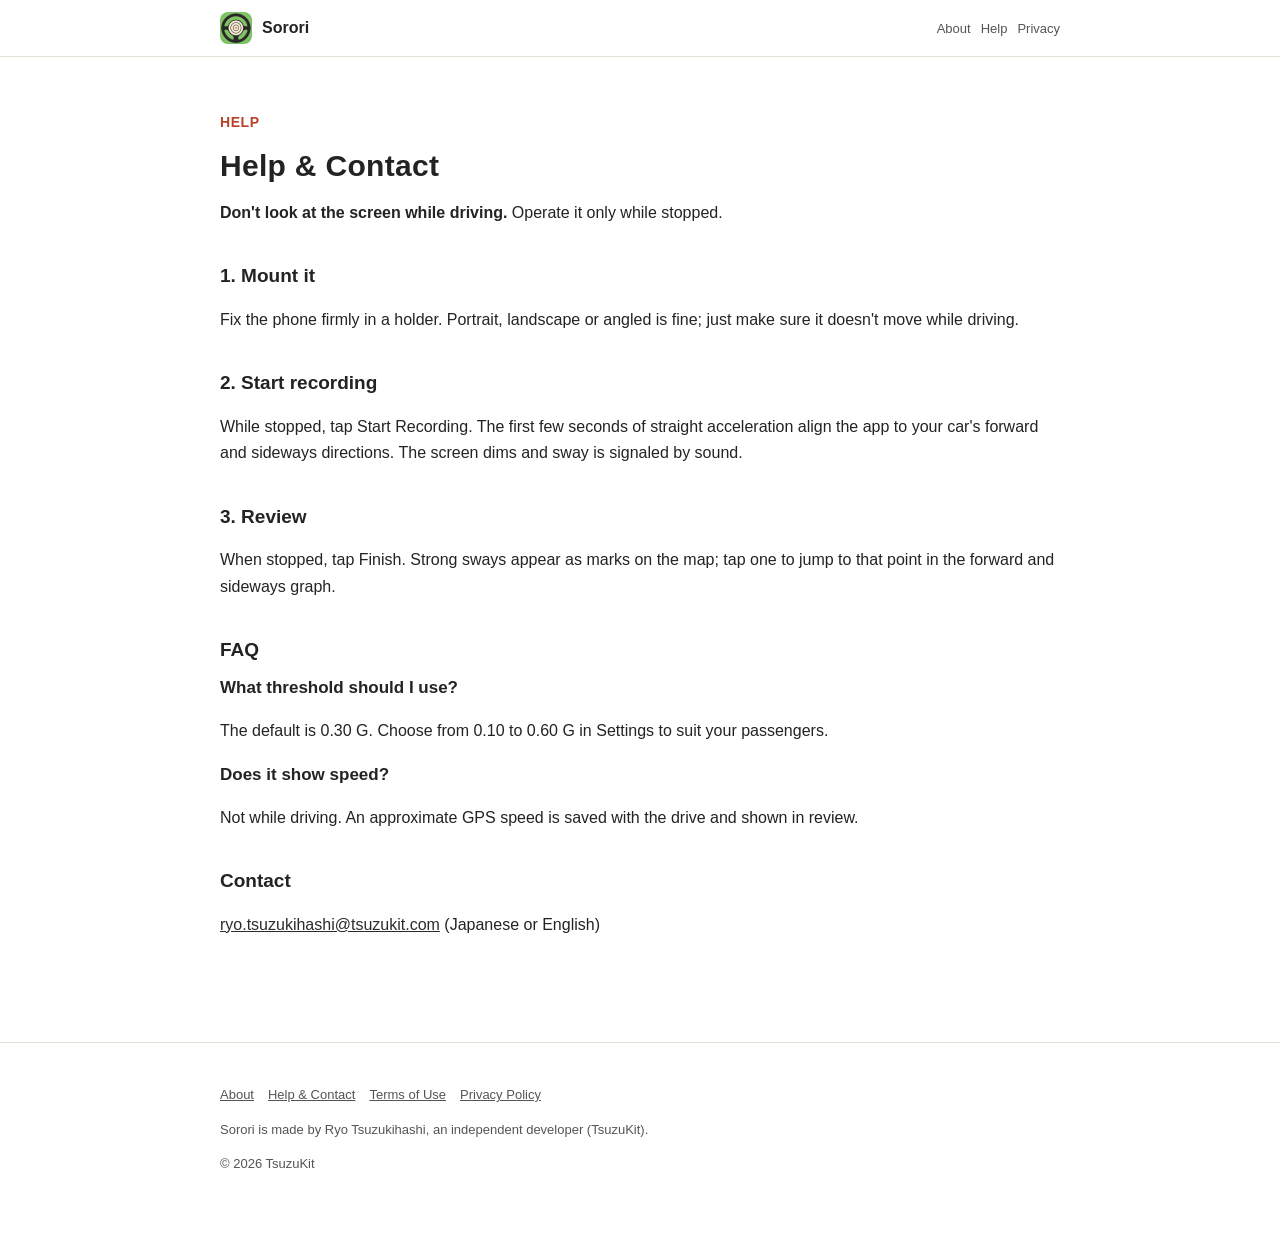
==== support.html @ 4a5e9e87 "Sorori のサイトを出す" ====
<!DOCTYPE html>
<html lang="ja" data-title-ja="使い方とお問い合わせ - そろり" data-title-en="Help &amp; Contact - Sorori">
<head>
<meta charset="UTF-8">
<meta name="viewport" content="width=device-width, initial-scale=1">
<script>(function(){var l=navigator.languages&&navigator.languages.length?navigator.languages:[navigator.language||"ja"],p="en";for(var i=0;i<l.length;i++){var c=String(l[i]).toLowerCase();if(c.indexOf("ja")===0){p="ja";break}if(c.indexOf("en")===0){p="en";break}}var d=document.documentElement;d.lang=p;var t=d.getAttribute("data-title-"+p);if(t){document.title=t}})();</script>
<title>使い方とお問い合わせ - そろり</title>
<meta name="description" content="そろりの使い方（取り付け・記録・音・振り返り・しきい）とよくあるご質問、お問い合わせ。 / How to use Sorori (mounting, recording, sound, review, thresholds), FAQ and contact.">
<meta property="og:title" content="使い方とお問い合わせ - そろり">
<meta property="og:description" content="そろりの使い方（取り付け・記録・音・振り返り・しきい）とよくあるご質問、お問い合わせ。">
<meta property="og:type" content="website">
<meta property="og:url" content="https://sorori.tsuzukit.com/support.html">
<meta property="og:image" content="https://sorori.tsuzukit.com/assets/og.jpg">
<link rel="icon" href="assets/icon.png">
<link rel="apple-touch-icon" href="assets/icon.png">
<link rel="stylesheet" href="style.css">
</head>
<body>
<div data-l="ja" lang="ja">
<header class="site"><div class="wrap">
<a class="brand" href="./"><img src="assets/icon.png" alt="" width="32" height="32">そろり</a>
<nav class="site"><a href="./">紹介</a><a href="support.html">使い方</a><a href="privacy.html">プライバシー</a></nav>
</div></header>
<main class="wrap">
<article class="doc">
<p class="eyebrow">HELP</p>
<h1>使い方とお問い合わせ</h1>
<p><strong>運転中は画面を見ないでください。</strong>操作は止まっているときに。</p>
<h2>1. 取り付ける</h2>
<p>ホルダーにしっかり付けます。縦でも横でも、斜めでもかまいません。走行中に動かないようにしてください。</p>
<h2>2. 記録をはじめる</h2>
<p>止まっているときに［記録をはじめる］。走り出しのまっすぐな加速の数秒で、車の前後と左右に向きを合わせます。画面は暗くなり、揺れは音で知らせます。</p>
<h2>3. 振り返る</h2>
<p>止まったら［おわる］。強い揺れの回が地図に印で出ます。押すと、その場所の前後と左右の揺れの線へ。</p>
<h2>よくあるご質問</h2>
<h3>しきいはどれくらいがよいですか</h3>
<p>既定は 0.30 G です。同乗する人に合わせて、設定で 0.10〜0.60 G から選べます。</p>
<h3>速度は出ますか</h3>
<p>走っているあいだは出しません。記録に GPS の速度の目安を残し、振り返りで見られます。</p>
<h2>お問い合わせ</h2>
<p><a href="mailto:ryo.tsuzukihashi@tsuzukit.com">ryo.tsuzukihashi@tsuzukit.com</a>（日本語・英語）</p>
</article>
</main>
<footer class="site"><div class="wrap">
<p><a href="./">紹介</a><a href="support.html">使い方とお問い合わせ</a><a href="terms.html">利用規約</a><a href="privacy.html">プライバシーポリシー</a></p>
<p>そろりは、個人開発者の續橋涼（TsuzuKit）が作っているアプリです。</p>
<p>© 2026 TsuzuKit</p>
</div></footer>
</div>
<div data-l="en" lang="en">
<header class="site"><div class="wrap">
<a class="brand" href="./"><img src="assets/icon.png" alt="" width="32" height="32">Sorori</a>
<nav class="site"><a href="./">About</a><a href="support.html">Help</a><a href="privacy.html">Privacy</a></nav>
</div></header>
<main class="wrap">
<article class="doc">
<p class="eyebrow">HELP</p>
<h1>Help &amp; Contact</h1>
<p><strong>Don't look at the screen while driving.</strong> Operate it only while stopped.</p>
<h2>1. Mount it</h2>
<p>Fix the phone firmly in a holder. Portrait, landscape or angled is fine; just make sure it doesn't move while driving.</p>
<h2>2. Start recording</h2>
<p>While stopped, tap Start Recording. The first few seconds of straight acceleration align the app to your car's forward and sideways directions. The screen dims and sway is signaled by sound.</p>
<h2>3. Review</h2>
<p>When stopped, tap Finish. Strong sways appear as marks on the map; tap one to jump to that point in the forward and sideways graph.</p>
<h2>FAQ</h2>
<h3>What threshold should I use?</h3>
<p>The default is 0.30 G. Choose from 0.10 to 0.60 G in Settings to suit your passengers.</p>
<h3>Does it show speed?</h3>
<p>Not while driving. An approximate GPS speed is saved with the drive and shown in review.</p>
<h2>Contact</h2>
<p><a href="mailto:ryo.tsuzukihashi@tsuzukit.com">ryo.tsuzukihashi@tsuzukit.com</a> (Japanese or English)</p>
</article>
</main>
<footer class="site"><div class="wrap">
<p><a href="./">About</a><a href="support.html">Help & Contact</a><a href="terms.html">Terms of Use</a><a href="privacy.html">Privacy Policy</a></p>
<p>Sorori is made by Ryo Tsuzukihashi, an independent developer (TsuzuKit).</p>
<p>© 2026 TsuzuKit</p>
</div></footer>
</div>
</body>
</html>
---- style.css ----
/* そろり — 白い地・墨の文字・朱の差し色（白の上で 4.5:1 以上） */
:root {
  --paper: #ffffff; --card: #fbf7ee; --ink: #232323; --sub: #555555; --line: #e6e1d6;
  --vermilion: #b8432a; --vermilion-soft: #fbe7e1; --navy: #2b2b2b; --correct: #3f7a33;
}
@media (prefers-color-scheme: dark) {
  :root { --paper: #121418; --card: #1b1e24; --ink: #eef0f4; --sub: #b4b9c4; --line: #2a2f38;
    --vermilion: #ffd45c; --vermilion-soft: #2a2618; --navy: #ffd45c; --correct: #9fd08c; }
}
* { box-sizing: border-box; }
html { -webkit-text-size-adjust: 100%; }
body { margin: 0; background: var(--paper); color: var(--ink); line-height: 1.8;
  font-family: -apple-system, BlinkMacSystemFont, "Hiragino Sans", "Hiragino Kaku Gothic ProN", "Noto Sans JP", sans-serif; }
a { color: var(--navy); }
.wrap { max-width: 880px; margin: 0 auto; padding: 0 20px; }
header.site { border-bottom: 1px solid var(--line); background: var(--paper); position: sticky; top: 0; z-index: 5; }
header.site .wrap { display: flex; align-items: center; gap: 16px; min-height: 56px; }
.brand { display: flex; align-items: center; gap: 10px; font-weight: 800; text-decoration: none; color: var(--ink); margin-right: auto; }
.brand img { width: 32px; height: 32px; border-radius: 8px; }
nav.site a { font-size: 14px; text-decoration: none; color: var(--sub); margin-left: 14px; white-space: nowrap; }
nav.site a:hover { color: var(--ink); }
.hero { padding: 56px 0 40px; display: grid; gap: 32px; align-items: center; }
@media (min-width: 760px) { .hero { grid-template-columns: 1.1fr 0.9fr; } }
.eyebrow { color: var(--vermilion); font-weight: 700; font-size: 14px; letter-spacing: 0.04em; }
h1 { font-size: clamp(30px, 6vw, 46px); line-height: 1.35; margin: 8px 0 16px; letter-spacing: 0.01em; }
h2 { font-size: 24px; margin: 56px 0 16px; line-height: 1.5; }
h3 { font-size: 17px; margin: 0 0 6px; }
.lead { font-size: 17px; color: var(--sub); }
.cta { display: inline-block; margin-top: 20px; background: var(--vermilion); color: #ffffff; font-weight: 700; text-decoration: none;
  padding: 14px 26px; border-radius: 16px; }
.note { font-size: 13px; color: var(--sub); }
.hero img { width: 100%; max-width: 320px; height: auto; justify-self: center; }
.grid { display: grid; gap: 14px; }
@media (min-width: 700px) { .grid.two { grid-template-columns: 1fr 1fr; } .grid.three { grid-template-columns: repeat(3, 1fr); } }
.card { background: var(--card); border: 1px solid var(--line); border-radius: 18px; padding: 20px; }
.card.em { background: var(--vermilion-soft); border-color: transparent; }
.steps { counter-reset: step; }
.steps .card { position: relative; padding-left: 62px; }
.steps .card::before { counter-increment: step; content: counter(step); position: absolute; left: 18px; top: 18px; width: 32px; height: 32px;
  border-radius: 50%; border: 2.5px solid var(--vermilion); color: var(--vermilion); font-weight: 800; display: grid; place-items: center; }
table { width: 100%; border-collapse: collapse; background: var(--card); border: 1px solid var(--line); border-radius: 14px; overflow: hidden; }
th, td { text-align: left; padding: 12px 14px; border-bottom: 1px solid var(--line); vertical-align: top; font-size: 15px; }
th { width: 34%; color: var(--sub); font-weight: 600; }
tr:last-child th, tr:last-child td { border-bottom: none; }
.doc { padding: 40px 0 24px; }
.doc h1 { font-size: 30px; }
.doc h2 { font-size: 19px; margin: 36px 0 10px; }
.doc .meta { color: var(--sub); font-size: 14px; }
.doc .summary { background: var(--vermilion-soft); border-radius: 16px; padding: 18px 20px; margin: 20px 0; }
details { background: var(--card); border: 1px solid var(--line); border-radius: 14px; padding: 14px 18px; }
details + details { margin-top: 10px; }
summary { font-weight: 700; cursor: pointer; }
footer.site { border-top: 1px solid var(--line); margin-top: 64px; padding: 28px 0 48px; color: var(--sub); font-size: 13px; }
footer.site a { color: var(--sub); margin-right: 14px; }
.qid { font-family: ui-monospace, SFMono-Regular, Menlo, monospace; background: var(--card); border: 1px solid var(--line);
  border-radius: 8px; padding: 2px 8px; }
/* 端末の言語に合うほうだけ見せる（build.py が両方を1ページに入れる） */
html[lang="ja"] [data-l="en"], html[lang="en"] [data-l="ja"] { display: none; }
[lang="en"] { line-height: 1.65; }
[lang="en"] h1 { line-height: 1.2; }
[lang="en"] nav.site a { font-size: 13px; margin-left: 10px; }
@media (max-width: 480px) { nav.site a { font-size: 12px; margin-left: 8px; } header.site .wrap { gap: 4px; } .brand { gap: 7px; font-size: 15px; } }
.brand { white-space: nowrap; flex-shrink: 0; }
/* 幅の狭い画面では、上の帯の「紹介」を出さない（左のアプリ名が同じ行き先） */
@media (max-width: 480px) { nav.site a:first-child { display: none; } }
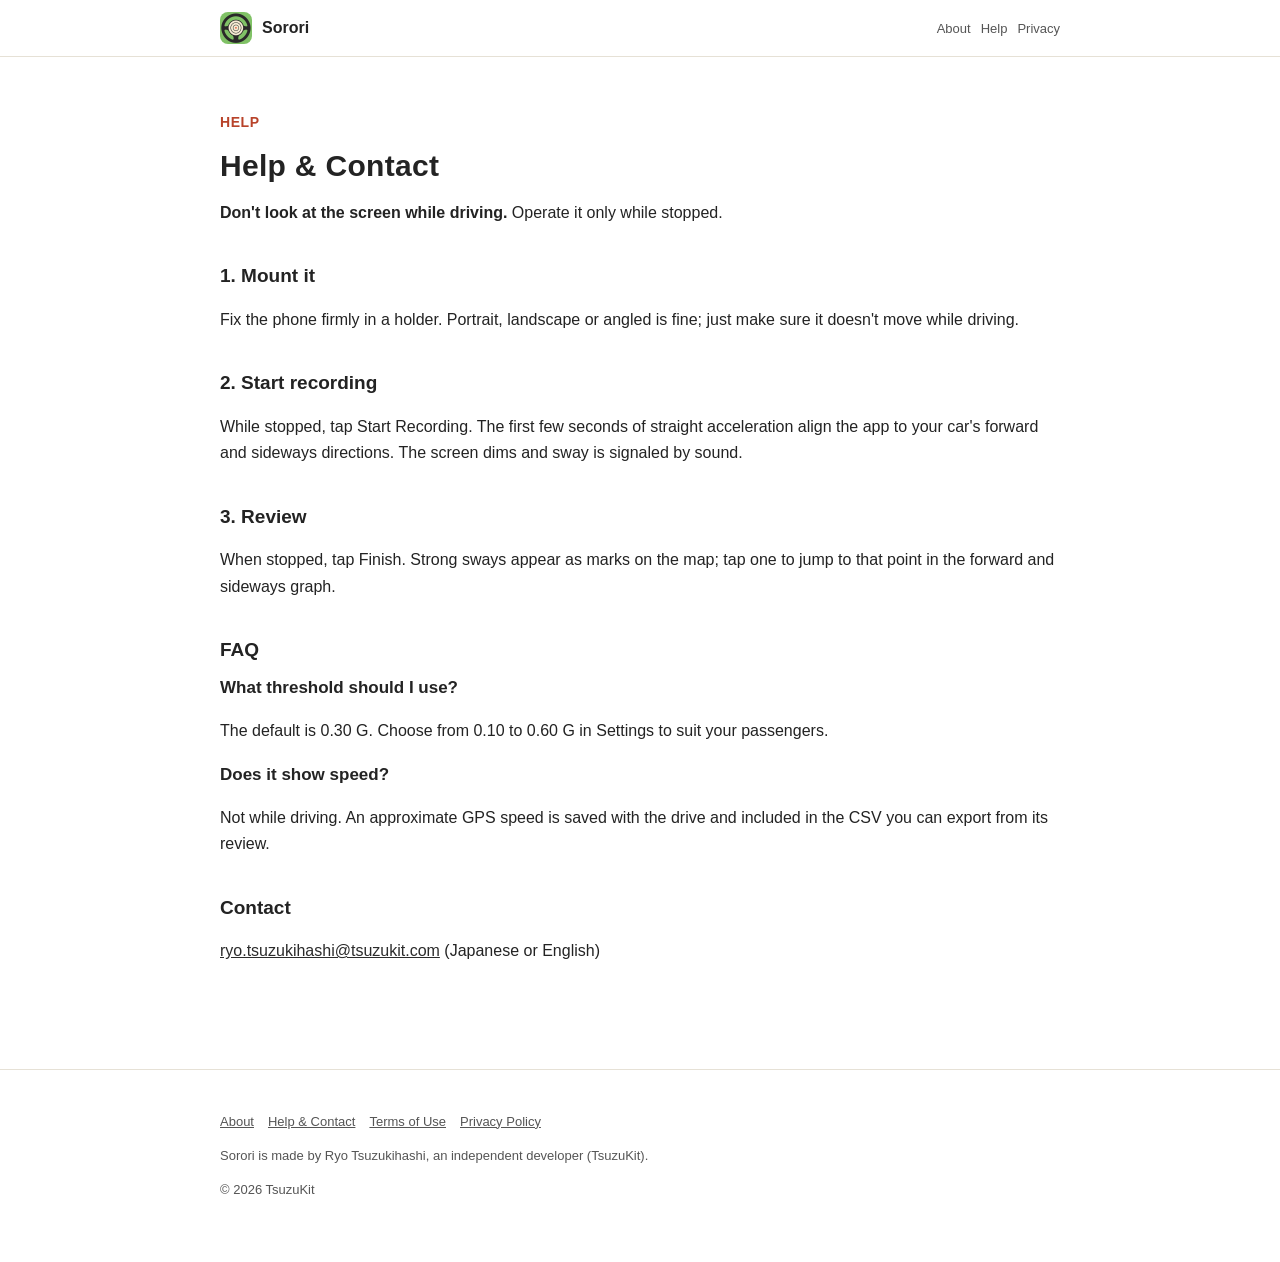
==== commit 1b028b10: "使い方とプライバシーを本体に合わせる（速度は CSV・毎日の控え・位置の行）" ====
--- a/support.html
+++ b/support.html
@@ -36,7 +36,7 @@
 <h3>しきいはどれくらいがよいですか</h3>
 <p>既定は 0.30 G です。同乗する人に合わせて、設定で 0.10〜0.60 G から選べます。</p>
 <h3>速度は出ますか</h3>
-<p>走っているあいだは出しません。記録に GPS の速度の目安を残し、振り返りで見られます。</p>
+<p>走っているあいだは出しません。記録に GPS の速度の目安を残し、振り返りの画面から書き出す CSV で見られます。</p>
 <h2>お問い合わせ</h2>
 <p><a href="mailto:ryo.tsuzukihashi@tsuzukit.com">ryo.tsuzukihashi@tsuzukit.com</a>（日本語・英語）</p>
 </article>
@@ -67,7 +67,7 @@
 <h3>What threshold should I use?</h3>
 <p>The default is 0.30 G. Choose from 0.10 to 0.60 G in Settings to suit your passengers.</p>
 <h3>Does it show speed?</h3>
-<p>Not while driving. An approximate GPS speed is saved with the drive and shown in review.</p>
+<p>Not while driving. An approximate GPS speed is saved with the drive and included in the CSV you can export from its review.</p>
 <h2>Contact</h2>
 <p><a href="mailto:ryo.tsuzukihashi@tsuzukit.com">ryo.tsuzukihashi@tsuzukit.com</a> (Japanese or English)</p>
 </article>
